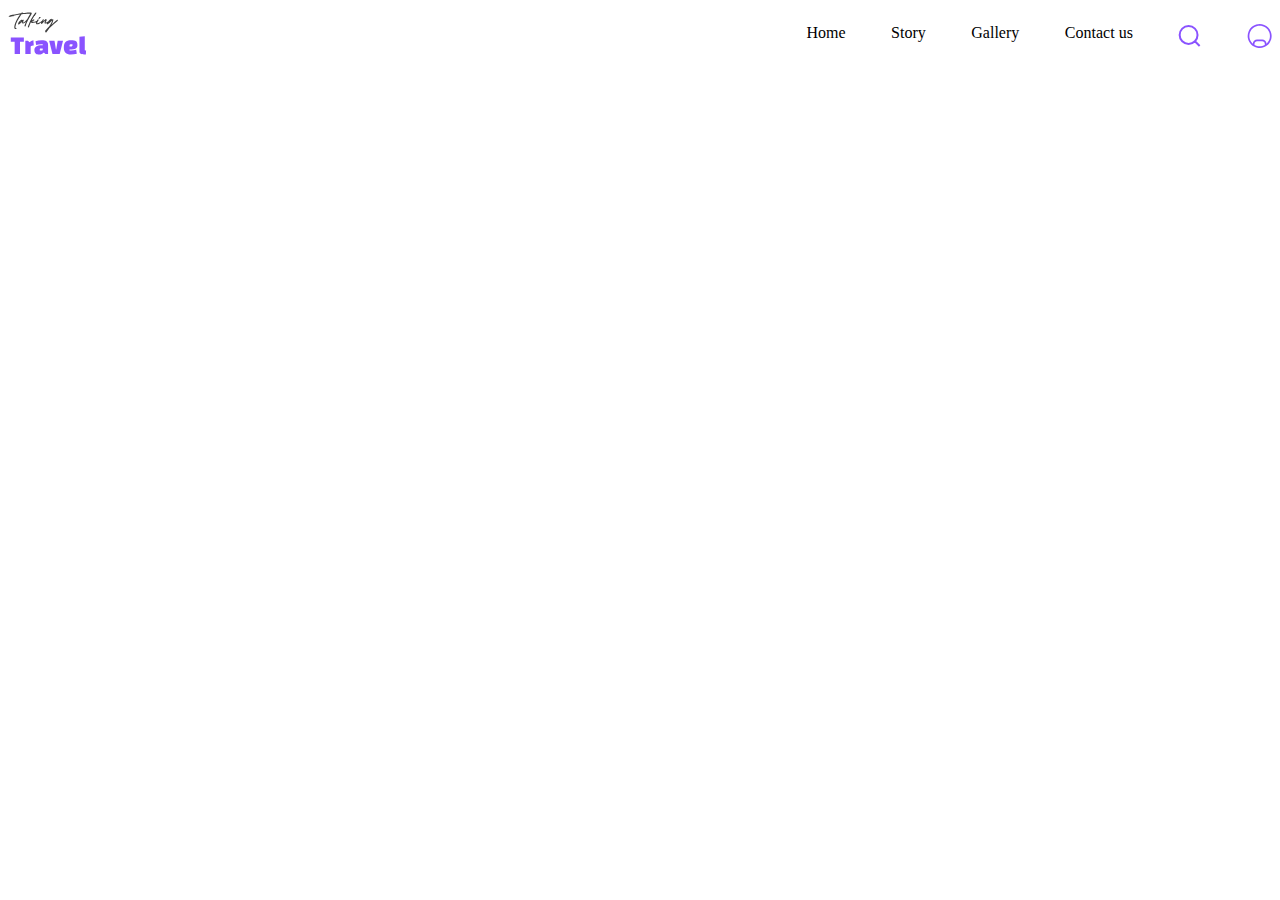
==== index2.html @ 97781cba "начал делать 2ю страницу верстки (сделал шапку)" ====
<!DOCTYPE html>
<html lang="en">
<head>
    <meta charset="UTF-8">
    <meta name="viewport" content="width=device-width, initial-scale=1.0">
    <link rel="stylesheet" href="source2/header.css">
    <title>L-1(2)web</title>
</head>
<body>
   
    <header class="container">
        <img src="source2/images/logo.svg" alt="">
           <nav>
               <ul>
                      <li class="activate"><a href="#">Home</a></li>
                       <li><a href="#">Story</a></li>
                       <li><a href="#">Gallery</a></li>
                       <li><a href="#">Contact us</a></li>
                       <img src="source2/images/Header Search Icon.svg" alt="">
                       <img src="source2/images/Vector.svg" alt="">   
               </ul>
           </nav>
        </header> 

</body>
</html>
---- source2/header.css ----
a {
    text-decoration: none;
}

.logo {
    display: flex;
    flex-direction: column;
    font-family: BlackSignature;
}



header nav {
    float: right;
    width: 40%;
}

header nav ul {
    list-style: none;
    display: flex;
    justify-content: space-between;
    
}

header nav ul li {
    display: inline-block;
}

header nav ul li a {
    color:black;
}
.hero_content_wrapper {
    width: 100%;
    background: linear-gradient(90deg, rgba(255,255,255,1) 0%, rgba(255,255,255,0) 78%);
}

.hero-section {
  height: 580px;
  overflow: hidden;
}

.hero-container {
  justify-content: space-between; 
  align-items: center;
  top: 90px;
  gap: 10px;
  height: 580px;
}

.hero-icon {
  width: 100%;
  height: auto;
}
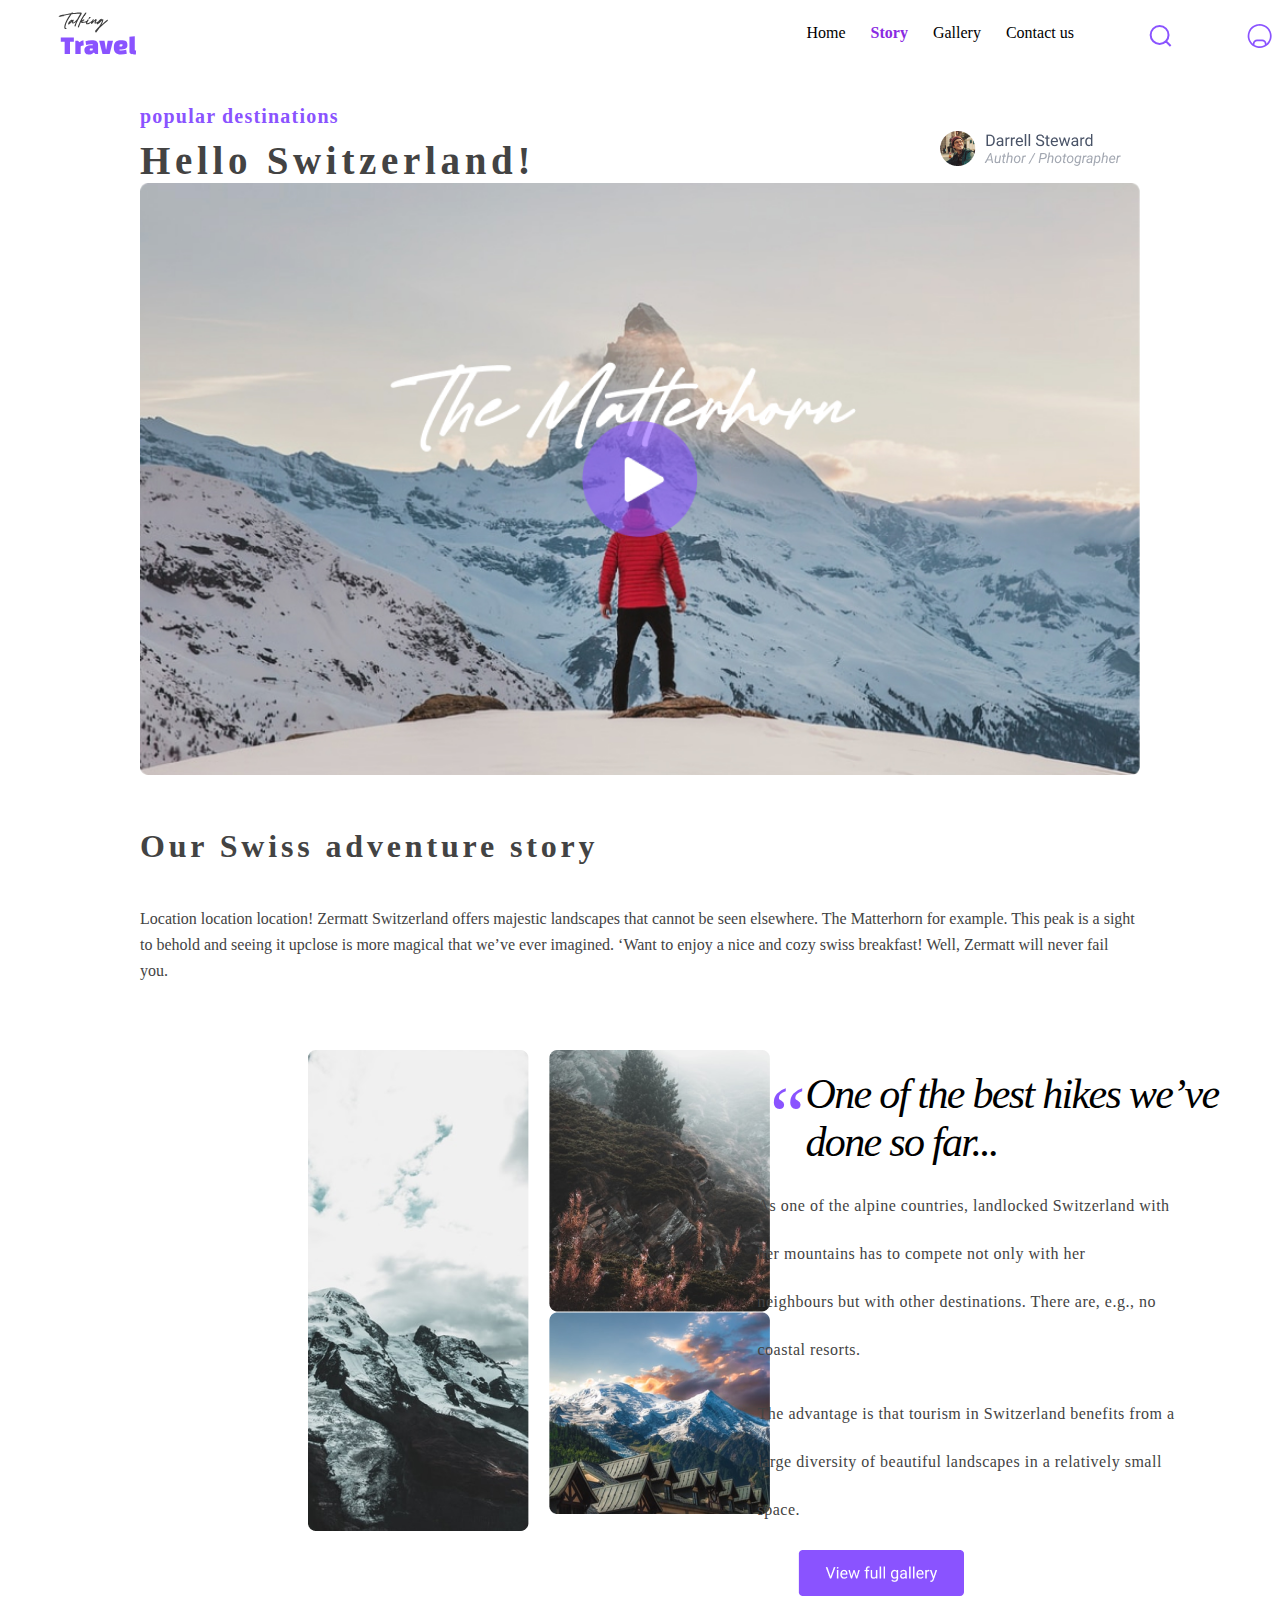
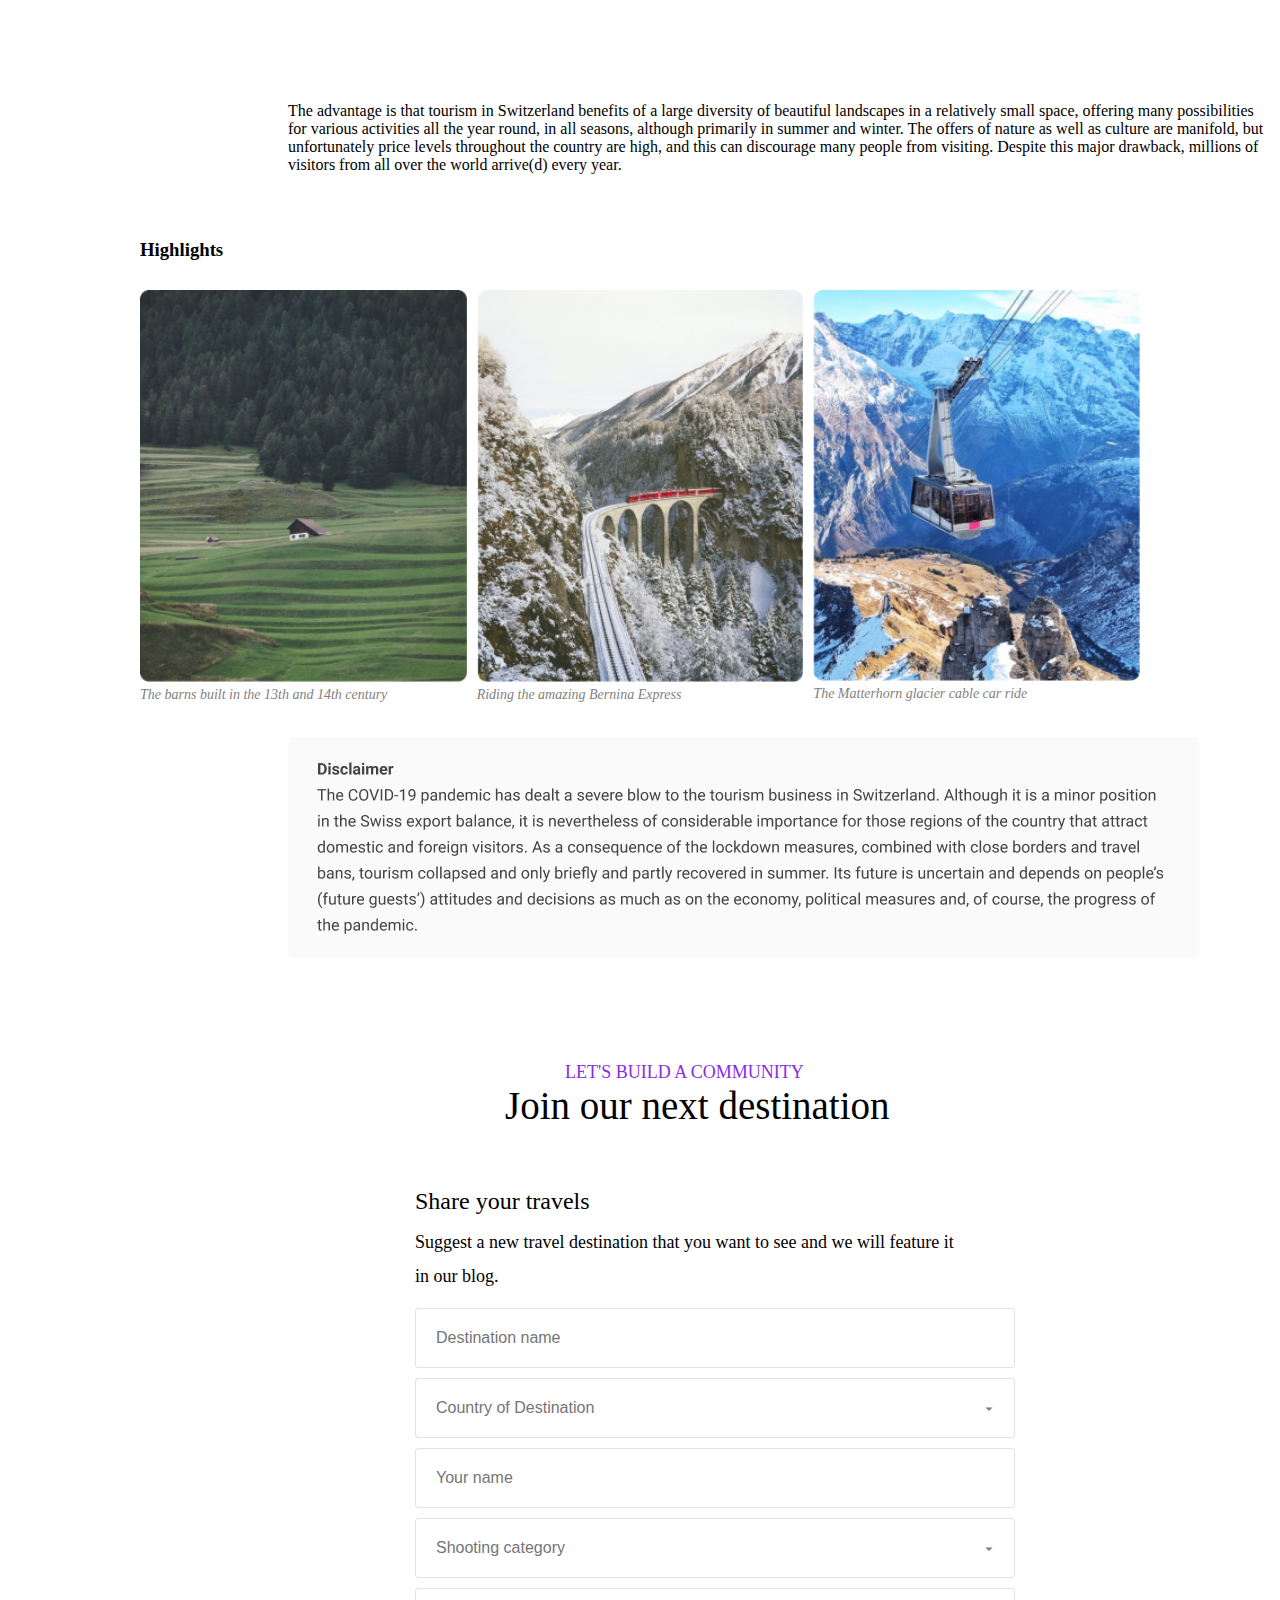
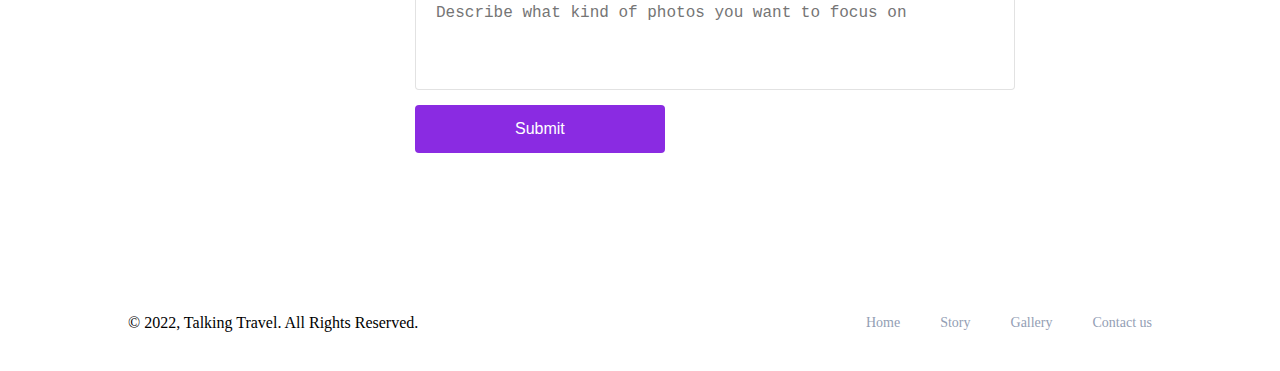
==== commit 469cc376: "Закончил верстку 2ой страницы" ====
--- a/index2.html
+++ b/index2.html
@@ -4,6 +4,12 @@
     <meta charset="UTF-8">
     <meta name="viewport" content="width=device-width, initial-scale=1.0">
     <link rel="stylesheet" href="source2/header.css">
+    <link rel="stylesheet" href="source2/article-section.css">
+    <link rel="stylesheet" href="source2/clincher-paragraph.css">
+    <link rel="stylesheet" href="source2/callout-section.css">
+    <link rel="stylesheet" href="source2/highlights-section.css">
+    <link rel="stylesheet" href="source2/share-container.css">
+    <link rel="stylesheet" href="source2/footer-section.css">
     <title>L-1(2)web</title>
 </head>
 <body>
@@ -13,7 +19,7 @@
            <nav>
                <ul>
                       <li class="activate"><a href="#">Home</a></li>
-                       <li><a href="#">Story</a></li>
+                       <li><b href="#">Story</b></li>
                        <li><a href="#">Gallery</a></li>
                        <li><a href="#">Contact us</a></li>
                        <img src="source2/images/Header Search Icon.svg" alt="">
@@ -22,5 +28,130 @@
            </nav>
         </header> 
 
+        <div class="article-section">
+            <div class="article_hero_section">
+              <div class="hero_header">
+                <div class="text_header_blog">
+                  <h2>popular destinations</h2>
+                  <h1>Hello Switzerland!</h1>
+                </div>
+                <img src="source2/images/Article Author.png" alt="">
+              </div>
+              <img src="source2/images/Article Hero Video.jpg" alt=""/>
+
+              <div class="clincher-paragraph">
+                <h4>Our Swiss adventure story</h4>
+                <p>Location location location! Zermatt Switzerland offers majestic landscapes that cannot be seen elsewhere. The Matterhorn for example. This peak is a sight to behold and seeing it upclose is more magical that we’ve ever imagined. ‘Want to enjoy a nice and cozy swiss breakfast! Well, Zermatt will never fail you.</p>
+              </div>
+            </div>
+             
+            <div class="callout-section">
+                <div class="image-column1">
+                    <img src="source2/images/Callout Swiss Winter Image.png" alt="" >
+                </div>
+                <div class="image-column">
+                    <img src="source2/images/Callout Switzerland Mountains Pop-up.png" alt="">
+                    <img src="source2/images/Callout Switzerland sunset image.png" alt="">
+                </div>
+                
+                <div class="callout-copywriting">
+                    <div class="callout-text">“</div>
+                    <div class="callout-title">One of the best hikes we’ve done so far...
+                        <p>As one of the alpine countries, landlocked Switzerland with <br> her mountains has to compete not only with her <br>neighbours but with other destinations. There are, e.g., no <br>coastal resorts.</p>
+                        <p>The advantage is that tourism in Switzerland benefits from a <br> large diversity of beautiful landscapes in a relatively small <br> space.</p>
+                       <img src="source2/images/View full gallery button.png" alt="">
+                        
+                    </div>
+                </div>            
+            </div>
+
+            <div class="conlution-text">
+               <div><p>The advantage is that tourism in Switzerland benefits of a large diversity of beautiful landscapes in a relatively small space, offering many possibilities for various activities all the year round, in all seasons, although primarily in summer and winter. The offers of nature as well as culture are manifold, but unfortunately price levels throughout the country are high, and this can discourage many people from visiting. Despite this major drawback, millions of visitors from all over the world arrive(d) every year.</p> </div> 
+             
+           
+
+            <div class="highlights-section">
+                <div class="clincher-paragraph">
+                  <h3>Highlights</h3>
+                </div>
+                <div class="highlights_row">
+                  <div class="highlights_card">
+                    <img src="source2/images/Highlight Image.png" alt="Iceland">
+                    <div class="text_highlights">The barns built in the 13th and 14th century</div>
+                  </div>
+                  <div class="highlights_card">
+                    <img src="source2/images/Highlight Image (1).png" alt="Iceland">
+                    <div class="text_highlights">Riding the amazing Bernina Express</div>
+                  </div>
+                  <div class="highlights_card">
+                    <img src="source2/images/Highlight Image (2).png" alt="Iceland">
+                    <div class="text_highlights">The Matterhorn glacier cable car ride</div>
+                  </div>
+                </div>
+              </div>
+              
+              <div class="Disclaimer">
+             <div><img src="source2/images/Disclaimer Section.png" alt=""></div>
+
+             <section class="share-container">
+                <div class="share_wrapper">
+                    <div class="discover_texts">
+                        <span class="discover_category">LET'S BUILD A COMMUNITY</span><br>
+                        <span class="discover_title">Join our next destination</span>
+                    </div>
+                    <div class="share_content_wrapper">
+                        <div class="share_content">
+                            <div class="share_texts">
+                                <span class="share_content_title">Share your travels</span>
+                                <span class="share_content_description">Suggest a new travel destination that you want to see
+                                    and we will feature it in our blog.</span>
+                            </div>
+                            <div class="share_inputs">
+                                <input type="text" class="share_input" placeholder="Destination name">
+                                <div class="dropdown-container">
+                                    <input list="countries" class="share_input" placeholder="Country of Destination">
+                                    <datalist id="countries">
+                                        <option value="Austria">
+                                        <option value="Russia">
+                                        <option value="United Kingdom">
+                                        <option value="United States">
+                                    </datalist>
+                                </div>
+                                <input type="text" class="share_input" placeholder="Your name">
+                                <div class="dropdown-container">
+                                    <input list="categories" class="share_input" placeholder="Shooting category">
+                                    <datalist id="categories">
+                                        <option value="Rifle Shooting">
+                                        <option value="Pistol Shooting">
+                                        <option value="Moving Target Shooting">
+                                        <option value="Long-Range Shooting">
+                                    </datalist>
+                                </div>
+                                <textarea type="text" class="share_input"
+                                    placeholder="Describe what kind of photos you want to focus on"
+                                    style="height: 102px; vertical-align: top; padding-top: 15px; resize: none;"></textarea>
+                            </div>
+                            <button class="share_submit">Submit</button>
+                        </div>
+                    </div>
+                </div>
+            </section>
+
+            <footer>
+                <div class="footer-section">
+                    <div class="rights_reserved">
+                        <span>© 2022, Talking Travel. All Rights Reserved.</span>
+                    </div>
+                    <div class="list_container">
+                        <ul class="footer_links">
+                            <li class="footer_link">Home</li>
+                            <li class="footer_link">Story</li>
+                            <li class="footer_link">Gallery</li>
+                            <li class="footer_link">Contact us</li>
+                        </ul>
+                    </div>
+                </div>
+            </footer>  
+
 </body>
 </html>--- a/source2/header.css
+++ b/source2/header.css
@@ -2,13 +2,9 @@
     text-decoration: none;
 }
 
-.logo {
-    display: flex;
-    flex-direction: column;
-    font-family: BlackSignature;
+.container img{
+padding-left: 50px;
 }
-
-
 
 header nav {
     float: right;
@@ -29,25 +25,15 @@
 header nav ul li a {
     color:black;
 }
+
+header nav ul li b {
+    color: blueviolet;
+}
+
 .hero_content_wrapper {
     width: 100%;
     background: linear-gradient(90deg, rgba(255,255,255,1) 0%, rgba(255,255,255,0) 78%);
 }
 
-.hero-section {
-  height: 580px;
-  overflow: hidden;
-}
 
-.hero-container {
-  justify-content: space-between; 
-  align-items: center;
-  top: 90px;
-  gap: 10px;
-  height: 580px;
-}
 
-.hero-icon {
-  width: 100%;
-  height: auto;
-}
--- a/source2/article-section.css
+++ b/source2/article-section.css
@@ -0,0 +1,46 @@
+.article {
+    height: 2334.55px;
+    gap: 10px;
+    max-width: 100%;
+    height: auto;
+  }
+  
+  .article_hero_section {
+    display: flex;
+    padding: 10px;
+    max-width: 1000px;
+    margin: 40px auto;
+    flex-direction: column;
+  }
+  
+  .hero_header {
+    display: flex;
+    align-items: center;
+    height: 70px;
+    
+  }
+  
+  .text_header_blog {
+    width: 800px;
+    text-align: left; 
+  }
+  
+  .text_header_blog h2 {
+    font-family: Roboto;
+    font-size: 20px;
+    font-weight: 700;
+    line-height: 10px;
+    letter-spacing: 0.06em;
+    color: #8A53FF;
+  }
+  
+  .text_header_blog h1 {
+    font-family: Changa One;
+    font-size: 39px;
+    letter-spacing: 0.12em;
+    font-weight: bold;
+    line-height: 28px;
+    color: #434343;
+  }
+  
+  --- a/source2/clincher-paragraph.css
+++ b/source2/clincher-paragraph.css
@@ -0,0 +1,23 @@
+.clincher-paragraph {
+    height: auto;
+    margin-top: 10px;
+  }
+  
+  .clincher-paragraph h4 {
+    font-family: Changa One;
+    font-size: 32px;
+    letter-spacing: 0.12em;
+    font-weight: bold;
+    line-height: 36px;
+    color: #434343;
+  }
+  
+  .clincher-paragraph p {
+    font-family: Roboto;
+    font-size: 16px;
+    font-weight: 400;
+    line-height: 26px;
+    text-align: left;
+    color: #434343;
+  }
+  --- a/source2/callout-section.css
+++ b/source2/callout-section.css
@@ -0,0 +1,73 @@
+.callout-section {
+    flex: 1;
+    display: flex;
+    justify-content: space-between;
+    align-items: flex-start;
+    margin-top: 40px;
+}
+
+.image-column {
+    display: flex;
+    flex-direction: column;
+    margin-right: 0px; 
+    padding-left: 20px;
+}
+
+
+.image-column1 {
+    display: flex;
+    flex-direction: column;
+    margin-right: 0px; 
+    padding-left: 300px;
+}
+
+.callout-section-image {
+    width: 100%; 
+    height: auto; 
+    margin-bottom: 20px;
+    
+}
+
+.callout-copywriting {
+    flex: 1;
+    display: flex; 
+    align-items: flex-start; 
+    justify-content: space-between;
+    padding-top: 20px;
+}
+
+.callout-text {
+    font-size: 80px; 
+    font-weight: 400; 
+    color: #8A53FF; 
+    font-family: "ChangaOne-Regular";
+}
+
+.callout-title{
+    font-size: 42px;
+    font-style: italic;
+    font-weight: 400;
+    line-height: 48px;
+    letter-spacing: -0.04em;
+    text-align: left;
+    font-family: "ChangaOne-Regular";
+}
+
+.callout-title p {
+    font-size: 16px;
+    margin-left: -48px;
+    font-family: "Roboto-Regular"; 
+    font-style: normal;
+    letter-spacing: 0.5px; 
+    color: #434343;
+}
+
+.callout-title img {
+    margin-left: -48px;
+    margin-bottom: 80px;
+    padding-left: 40px;
+}
+
+.conlution-text p {
+padding-left: 280px;
+}--- a/source2/highlights-section.css
+++ b/source2/highlights-section.css
@@ -0,0 +1,42 @@
+.highlights-section {
+    display: flex;
+    padding: 20px;
+    max-width: 1000px;
+    gap: 10px;
+    height: auto;
+    flex-wrap: wrap; 
+    margin: 10px auto;
+  }
+  
+  .highlights_row {
+    display: flex;
+    gap: 10px;
+    width: 100%; 
+  }
+  
+  .highlights_card {
+    flex: 1; 
+    min-width: 0; 
+    display: flex;
+    flex-direction: column; 
+  }
+  
+  .highlights_card img {
+    width: 100%; 
+    height: auto; 
+    border-radius: 8px;
+  }
+  
+  .text_highlights {
+    font-family: Roboto;
+    font-style: italic;
+    font-size: 14px;
+    font-weight: 400;
+    line-height: 25px;
+    color: #828181;
+  }
+
+.Disclaimer img {
+    padding-left: 280px;
+}
+  --- a/source2/share-container.css
+++ b/source2/share-container.css
@@ -0,0 +1,126 @@
+.share-container {
+    background: url(images/share_background.png);
+    background-repeat: no-repeat;
+    background-size: cover;
+    display: flex;
+    justify-content: center;
+    padding: 100px 0px;
+}
+
+.discover_category {
+   font-family: "Roboto";
+    padding-left: 180px;
+    color: blueviolet;
+    font-size: 18px;
+}
+
+.discover_title {
+    font-family: "Changa One";
+    padding-left: 120px;
+    font-size: 39px; 
+
+}
+
+.share_wrapper {
+    gap: 30px;
+    display: flex;
+    flex-direction: column;
+    padding-left: 150px;
+}
+
+.share_content_wrapper {
+    background-color: #fff;
+    padding: 30px;
+    border-radius: 12px;
+    width: 600px;
+}
+
+.share_content {
+    display: flex;
+    flex-direction: column;
+    gap: 15px;
+}
+
+.share_content_title {
+    color: var(--main-text-color);
+    font-family: "Changa One";
+    font-size: 24px;
+}
+
+.share_texts {
+    display: flex;
+    flex-direction: column;
+    gap: 10px;
+}
+
+.share_content_description {
+    color: var(--description-text-color);
+    font-size: 18px;
+    width: 550px;
+    line-height: 34px;
+}
+
+.share_inputs {
+    display: flex;
+    flex-direction: column;
+    gap: 10px;
+}
+
+.share_input {
+    height: 56px;
+    outline: none;
+    border: #0000001d 1px solid;
+    border-radius: 4px;
+    font-size: 16px;
+    font-weight: 400;
+    padding: 0px 20px;
+    width: 100%;
+    box-sizing: border-box; 
+}
+
+.dropdown-container {
+    position: relative;
+    display: inline-block;
+    width: 100%;
+}
+
+.share_input {
+    height: 60px;
+    outline: none;
+    border: #0000001d 1px solid;
+    border-radius: 4px;
+    font-size: 16px;
+    font-weight: 400;
+    padding: 0px 40px 0px 20px;
+    width: 100%;
+    box-sizing: border-box;
+    background-color: #fff;
+    appearance: none;
+    -webkit-appearance: none;
+}
+
+.dropdown-container::after {
+    content: "▼";
+    font-size: 12px;
+    color: grey; 
+    position: absolute;
+    right: 20px;
+    top: 52%;
+    transform: translateY(-50%) scaleY(50%);
+    pointer-events: none;
+}
+
+.share_submit {
+    color: #fff;
+    background-color:blueviolet;
+    padding: 15px 100px;
+    border: none;
+    font-size: 16px;
+    font-weight: 300;
+    border-radius: 4px;
+    width: max-content;
+}
+
+input::-webkit-calendar-picker-indicator {
+    opacity: 0; 
+}
--- a/source2/footer-section.css
+++ b/source2/footer-section.css
@@ -0,0 +1,20 @@
+.footer-section {
+    height: 80px;
+    padding: 0px 120px;
+    display: flex;
+    justify-content: space-between;
+    align-items: center;
+}
+
+.footer_links {
+    display: flex;
+    flex-direction: row;
+    list-style: none;
+    align-items: center;
+    gap: 40px;
+    font-weight: 300;
+    color: #939EB4;
+    font-size: 14px;
+}
+
+
